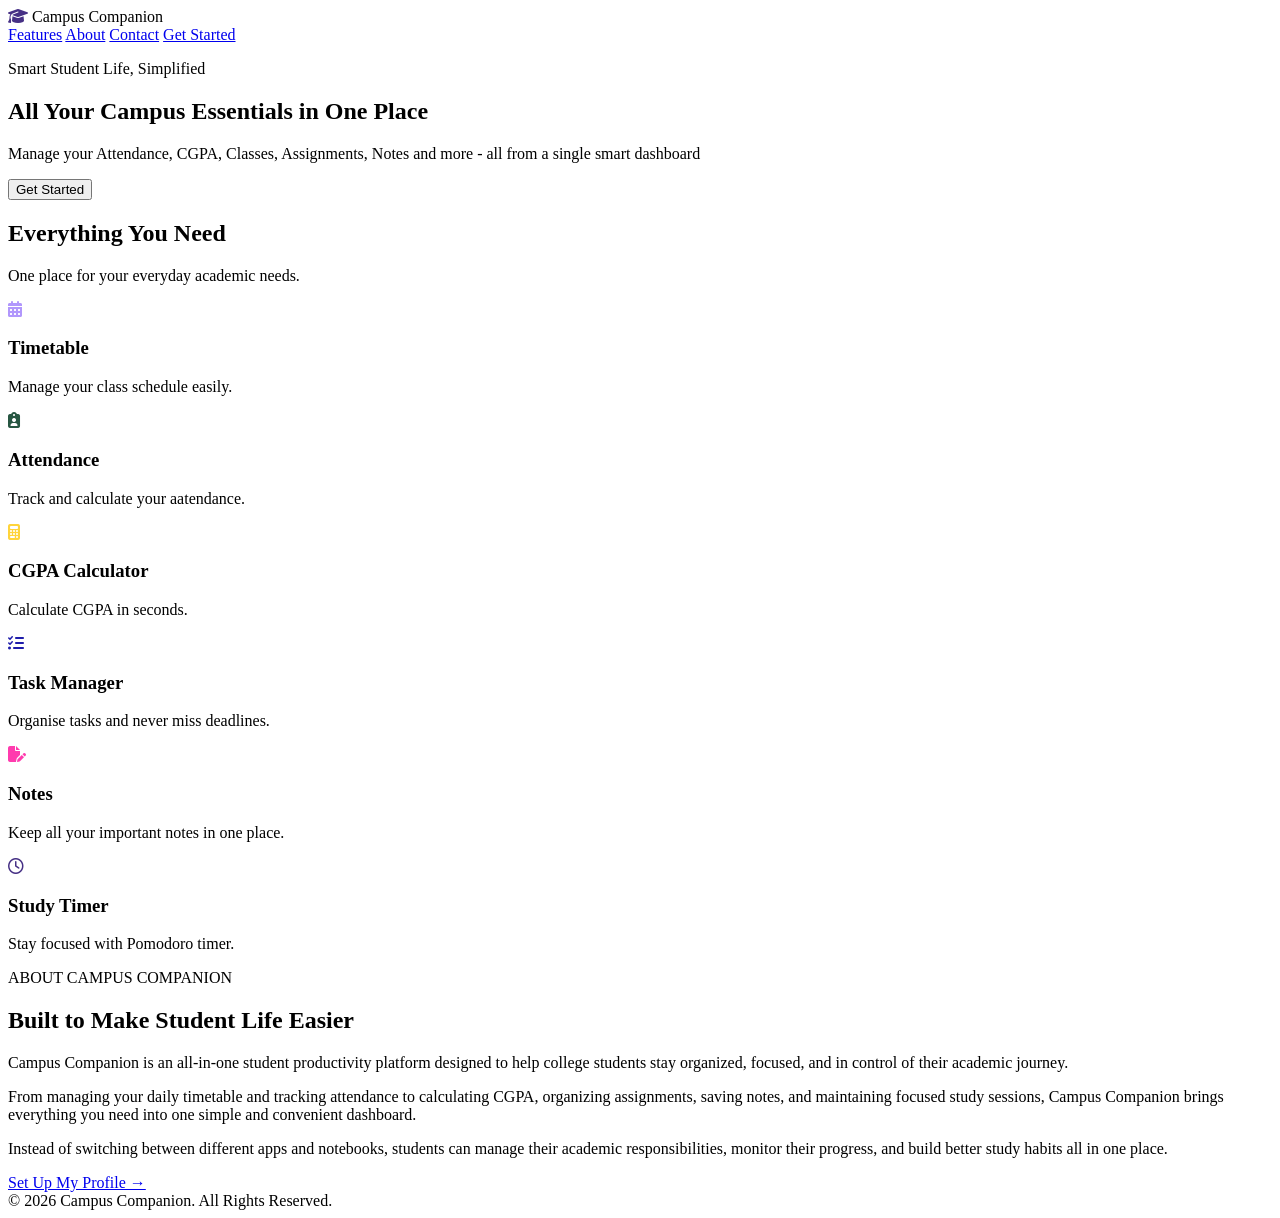
==== HTML/index.html @ eadd608f "Campus Companion Project" ====
<!DOCTYPE html>
<html lang="en">
<head>
    <meta charset="UTF-8">
    <meta name="viewport" content="width=device-width, initial-scale=1.0">
    <title>Campus Companion</title>
    
    <link rel="stylesheet"
          href="https://cdnjs.cloudflare.com/ajax/libs/font-awesome/6.7.2/css/all.min.css">
    <link rel="stylesheet" href='/STP-Campus-Companion/CSS/index_setup.css'>
<body>
    <header>
        <nav class="navbar">
            <div class="logo">
                 <i class="fa-solid fa-graduation-cap" style="color: rgb(70, 48, 133);"></i>
                 Campus Companion</div>
            <div class="nav-links">
                <a href="#features">Features</a>
                <a href="#about">About</a>
                <a href="#contact">Contact</a>
                <a href="/STP-Campus-Companion/HTML/setup.html">Get Started</a>
            </div>
        </nav>
        <section class="hero-section">
            <div class="hero-content">
                <p class="hero-tag">Smart Student Life, Simplified</p>
                <h1>All Your Campus
                    <span>Essentials</span>
                    in One Place
                </h1>
                <p>Manage your Attendance, CGPA, Classes, Assignments, Notes and more - all from a single smart dashboard </p>
            </div>
            <div class="hero-button">
                <button onclick="goSetup()">Get Started</button>
            </div>
        </section>
        <section class="features" id="features">
            <h2>Everything You Need</h2>
            <p>One place for your everyday academic needs.</p>
            <div class="feature-grid">
                <div class="feature-card">
                    <i class="fa-solid fa-calendar-days" style="color: rgb(177, 151, 252);"></i>
                    <h3>Timetable</h3>
                    <p>Manage your class schedule easily.</p>
                </div>
                <div class="feature-card">
                    <i class="fa-solid fa-clipboard-user" style="color: rgb(39, 86, 66);"></i>
                    <h3>Attendance</h3>
                    <p>Track and calculate your aatendance. </p>
                </div>
                <div class="feature-card">
                    <i class="fa-solid fa-calculator" style="color: rgb(255, 212, 59);"></i>
                    <h3>CGPA Calculator</h3>
                    <p>Calculate CGPA in seconds.</p>
                </div>
                <div class="feature-card">
                    <i class="fa-solid fa-list-check" style="color: rgb(30, 28, 171);"></i>
                    <h3>Task Manager</h3>
                    <p>Organise tasks and never miss deadlines.</p>
                </div>
                <div class="feature-card">
                    <i class="fa-solid fa-file-pen" style="color: rgb(255, 59, 174);"></i>
                    <h3>Notes</h3>
                    <p>Keep all your important notes in one place.</p>
                </div>
                <div class="feature-card">
                    <i class="fa-regular fa-clock" style="color: rgb(70, 48, 133);"></i>
                    <h3>Study Timer</h3>
                    <p>Stay focused with Pomodoro timer.</p>
                </div>
            </div>
        </section>
        <section class="about" id="about">
            <div class="about-content">
                <p>ABOUT CAMPUS COMPANION</p>
                <h2>Built to Make
                    <span>Student Life Easier</span>
                </h2>
                <p>
                    Campus Companion is an all-in-one student productivity
                    platform designed to help college students stay organized,
                    focused, and in control of their academic journey.
                </p>

                <p>
                    From managing your daily timetable and tracking attendance
                    to calculating CGPA, organizing assignments, saving notes,
                    and maintaining focused study sessions, Campus Companion
                    brings everything you need into one simple and convenient
                    dashboard.
                </p>

                <p>
                    Instead of switching between different apps and notebooks,
                    students can manage their academic responsibilities,
                    monitor their progress, and build better study habits
                    all in one place.
                </p>
                <a href="/STP-Campus-Companion/HTML/setup.html" class="primary-btn">
                    Set Up My Profile →
                </a>
            </div>
        </section>
    </header>
    <footer>
        <div class="copyright">
             © 2026 Campus Companion. All Rights Reserved.
        </div>
    </footer>
    <script src="/STP-Campus-Companion/JS/index_setup.js"></script>
</body>
</html>
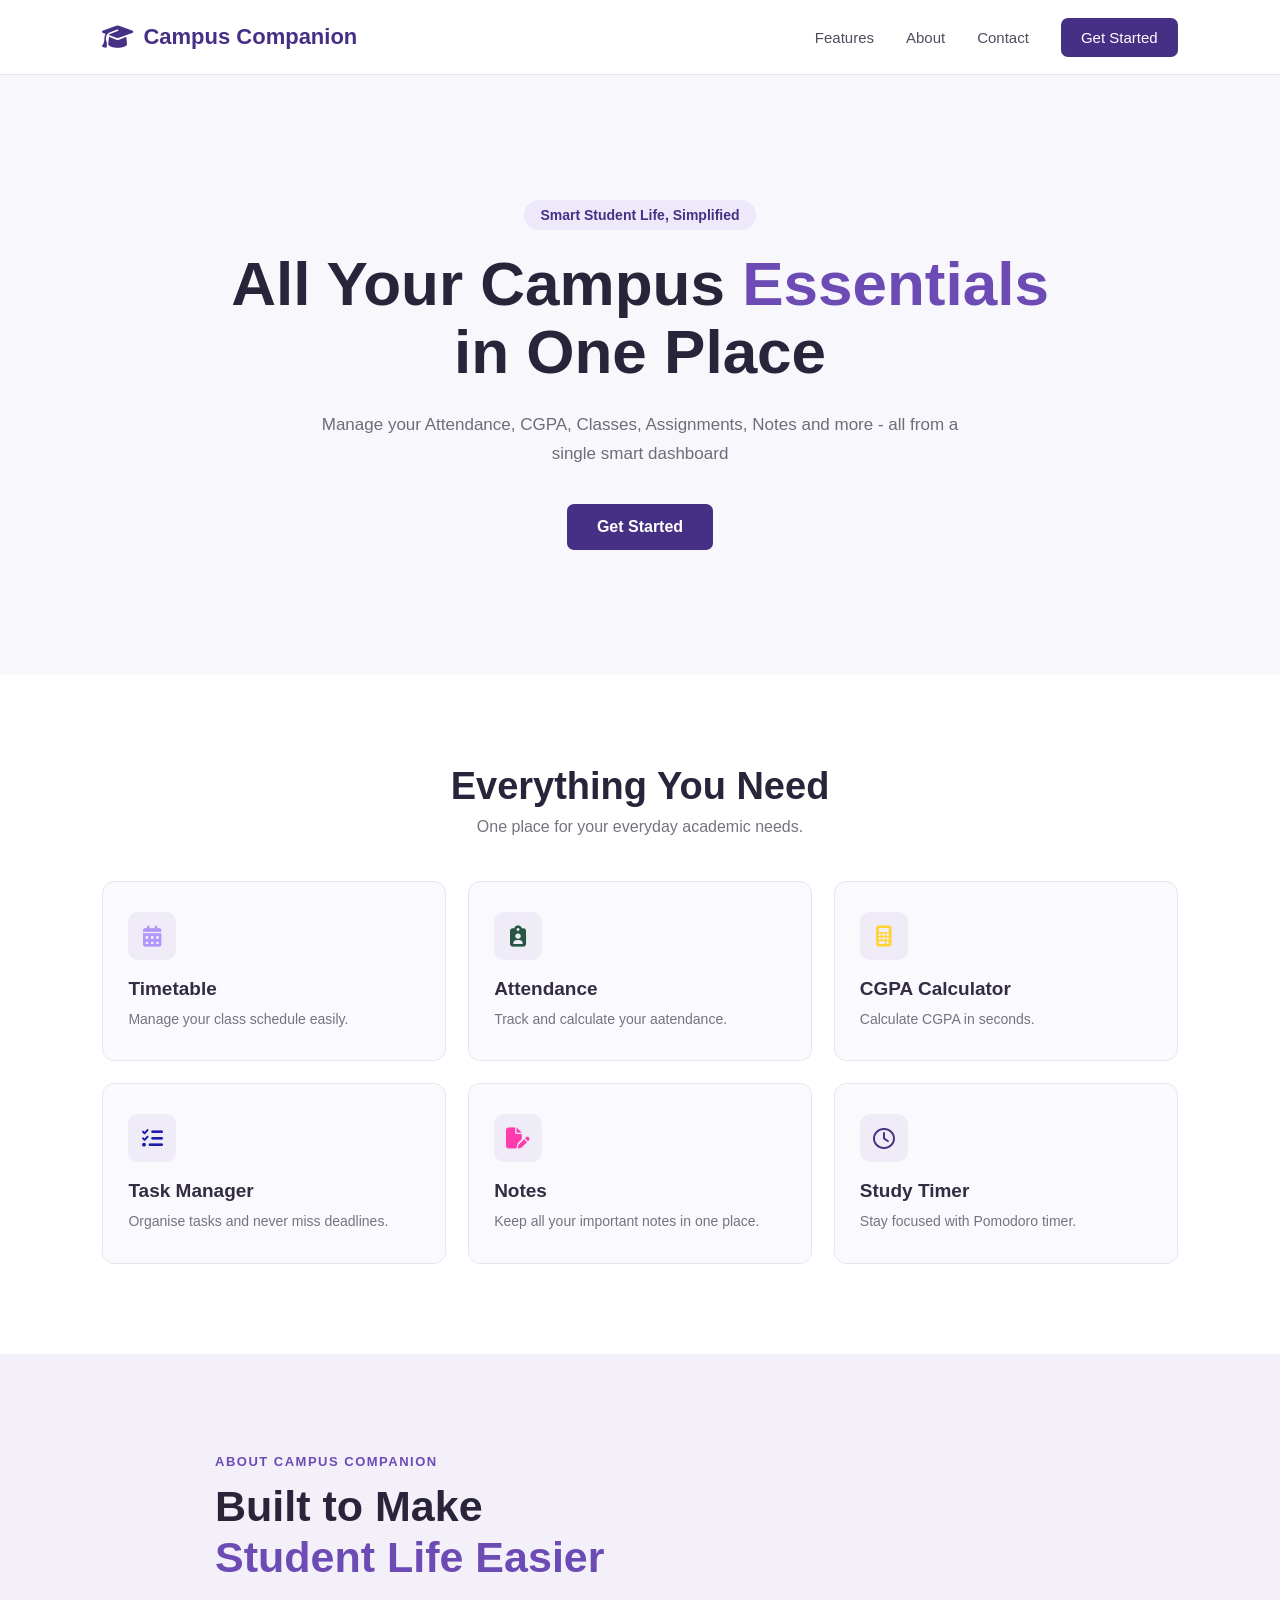
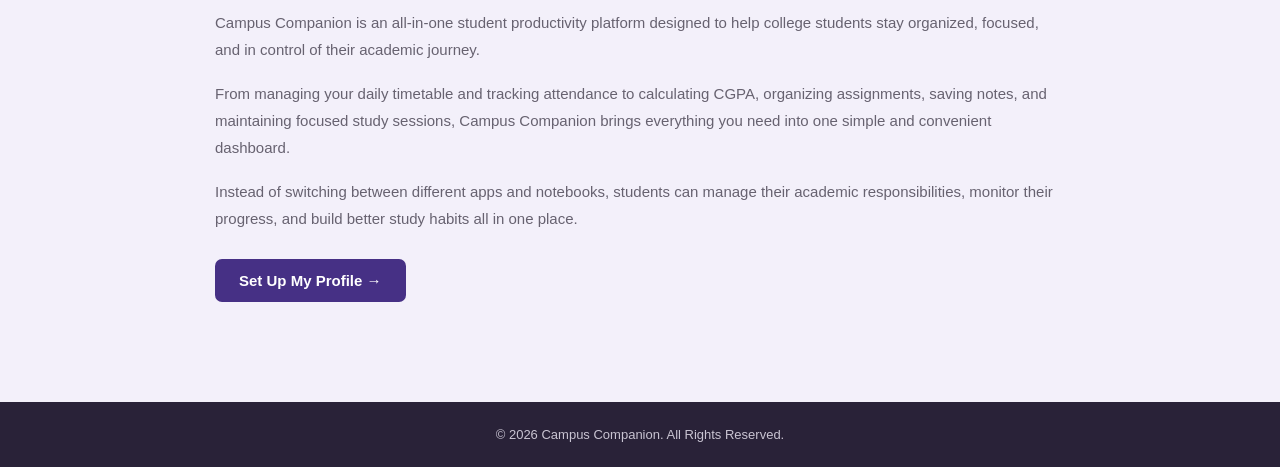
==== commit 0384c7ee: "Final Campus Companion Project" ====
--- a/HTML/index.html
+++ b/HTML/index.html
@@ -7,7 +7,7 @@
     
     <link rel="stylesheet"
           href="https://cdnjs.cloudflare.com/ajax/libs/font-awesome/6.7.2/css/all.min.css">
-    <link rel="stylesheet" href='/STP-Campus-Companion/CSS/index_setup.css'>
+    <link rel="stylesheet" href='../CSS/index_setup.css'>
 <body>
     <header>
         <nav class="navbar">
@@ -18,7 +18,7 @@
                 <a href="#features">Features</a>
                 <a href="#about">About</a>
                 <a href="#contact">Contact</a>
-                <a href="/STP-Campus-Companion/HTML/setup.html">Get Started</a>
+                <a href="/Project - Campus-Companion/HTML/setup.html">Get Started</a>
             </div>
         </nav>
         <section class="hero-section">
@@ -96,7 +96,7 @@
                     monitor their progress, and build better study habits
                     all in one place.
                 </p>
-                <a href="/STP-Campus-Companion/HTML/setup.html" class="primary-btn">
+                <a href="/Project - Campus-Companion/HTML/setup.html" class="primary-btn">
                     Set Up My Profile →
                 </a>
             </div>
@@ -107,6 +107,6 @@
              © 2026 Campus Companion. All Rights Reserved.
         </div>
     </footer>
-    <script src="/STP-Campus-Companion/JS/index_setup.js"></script>
+    <script src="../JS/index_setup.js"></script>
 </body>
 </html>
--- a/CSS/index_setup.css
+++ b/CSS/index_setup.css
@@ -0,0 +1,591 @@
+* {
+    margin: 0;
+    padding: 0;
+    box-sizing: border-box;
+}
+
+html {
+    scroll-behavior: smooth;
+}
+
+body {
+    font-family: Arial, sans-serif;
+    background-color: #f8f7fc;
+    color: #29243a;
+}
+
+
+/* NAVBAR */
+
+.navbar {
+    height: 75px;
+    padding: 0 8%;
+
+    display: flex;
+    align-items: center;
+    justify-content: space-between;
+
+    background-color: white;
+    border-bottom: 1px solid #e8e4f0;
+
+    position: sticky;
+    top: 0;
+    z-index: 1000;
+}
+
+.logo {
+    display: flex;
+    align-items: center;
+    gap: 10px;
+
+    font-size: 22px;
+    font-weight: bold;
+    color: #463085;
+}
+
+.logo i {
+    font-size: 25px;
+}
+
+.nav-links {
+    display: flex;
+    align-items: center;
+    gap: 32px;
+}
+
+.nav-links a {
+    text-decoration: none;
+    color: #514d5d;
+    font-size: 15px;
+    font-weight: 500;
+
+    transition: 0.3s;
+}
+
+.nav-links a:hover {
+    color: #463085;
+}
+
+.nav-links a:last-child {
+    background-color: #463085;
+    color: white;
+
+    padding: 11px 20px;
+    border-radius: 7px;
+}
+
+.nav-links a:last-child:hover {
+    background-color: #35246a;
+}
+
+
+/* HERO SECTION */
+
+.hero-section {
+    min-height: 600px;
+
+    display: flex;
+    flex-direction: column;
+    align-items: center;
+    justify-content: center;
+
+    text-align: center;
+
+    padding: 80px 8%;
+
+    background-color: #f8f7fc;
+}
+
+.hero-content {
+    max-width: 850px;
+}
+
+.hero-content p:first-child {
+    display: inline-block;
+
+    padding: 7px 16px;
+    margin-bottom: 20px;
+
+    border-radius: 20px;
+
+    background-color: #eee9fa;
+    color: #463085;
+
+    font-size: 14px;
+    font-weight: bold;
+}
+
+.hero-content h1 {
+    font-size: 62px;
+    line-height: 1.1;
+
+    color: #29243a;
+
+    margin-bottom: 25px;
+}
+
+.hero-content h1 span {
+    color: #6c4bb5;
+}
+
+.hero-content p:last-child {
+    max-width: 680px;
+    margin: auto;
+
+    color: #706b79;
+    font-size: 17px;
+    line-height: 1.7;
+}
+
+.hero-button {
+    margin-top: 35px;
+}
+
+.hero-button button {
+    padding: 14px 30px;
+
+    border: none;
+    border-radius: 7px;
+
+    background-color: #463085;
+    color: white;
+
+    font-size: 16px;
+    font-weight: bold;
+
+    cursor: pointer;
+
+    transition: 0.3s;
+}
+
+.hero-button button:hover {
+    background-color: #35246a;
+    transform: translateY(-2px);
+}
+
+
+/* FEATURES */
+
+.features {
+    padding: 90px 8%;
+
+    background-color: white;
+
+    text-align: center;
+}
+
+.features h2 {
+    font-size: 38px;
+    color: #29243a;
+
+    margin-bottom: 10px;
+}
+
+.features > p {
+    color: #77727f;
+    margin-bottom: 45px;
+}
+
+.feature-grid {
+    max-width: 1100px;
+    margin: auto;
+
+    display: grid;
+    grid-template-columns: repeat(3, 1fr);
+    gap: 22px;
+}
+
+.feature-card {
+    padding: 30px 25px;
+
+    text-align: left;
+
+    background-color: #faf9fd;
+
+    border: 1px solid #e9e5f0;
+    border-radius: 12px;
+
+    transition: 0.3s;
+}
+
+.feature-card:hover {
+    transform: translateY(-6px);
+
+    background-color: white;
+
+    box-shadow: 0 12px 30px rgba(60, 40, 100, 0.10);
+
+    border-color: #dcd4eb;
+}
+
+.feature-card i {
+    width: 48px;
+    height: 48px;
+
+    display: flex;
+    align-items: center;
+    justify-content: center;
+
+    margin-bottom: 18px;
+
+    background-color: #f0ecf7;
+    border-radius: 10px;
+
+    font-size: 21px;
+}
+
+.feature-card h3 {
+    font-size: 19px;
+    color: #332c42;
+
+    margin-bottom: 8px;
+}
+
+.feature-card p {
+    color: #77727f;
+    font-size: 14px;
+    line-height: 1.6;
+}
+
+
+/* ABOUT */
+
+.about {
+    padding: 100px 8%;
+
+    background-color: #f3f0fa;
+}
+
+.about-content {
+    max-width: 850px;
+    margin: auto;
+}
+
+.about-content > p:first-child {
+    color: #6c4bb5;
+
+    font-size: 13px;
+    font-weight: bold;
+
+    letter-spacing: 1.5px;
+
+    margin-bottom: 12px;
+}
+
+.about-content h2 {
+    font-size: 43px;
+    line-height: 1.2;
+
+    color: #29243a;
+
+    margin-bottom: 25px;
+}
+
+.about-content h2 span {
+    display: block;
+    color: #6c4bb5;
+}
+
+.about-content p:not(:first-child) {
+    color: #676270;
+
+    font-size: 15px;
+    line-height: 1.8;
+
+    margin-bottom: 17px;
+}
+
+.primary-btn {
+    display: inline-block;
+
+    margin-top: 10px;
+
+    padding: 13px 24px;
+
+    background-color: #463085;
+    color: white;
+
+    text-decoration: none;
+
+    border-radius: 7px;
+
+    font-size: 15px;
+    font-weight: bold;
+
+    transition: 0.3s;
+}
+
+.primary-btn:hover {
+    background-color: #35246a;
+    transform: translateY(-2px);
+}
+
+
+/* FOOTER */
+
+footer {
+    padding: 25px 8%;
+
+    background-color: #292238;
+
+    text-align: center;
+}
+
+.copyright {
+    color: #c9c4d2;
+    font-size: 13px;
+}
+
+
+/* TABLET */
+
+@media (max-width: 850px) {
+
+    .navbar {
+        padding: 0 5%;
+    }
+
+    .nav-links {
+        gap: 18px;
+    }
+
+    .feature-grid {
+        grid-template-columns: repeat(2, 1fr);
+    }
+
+    .hero-content h1 {
+        font-size: 50px;
+    }
+}
+
+
+/* MOBILE */
+
+@media (max-width: 600px) {
+
+    .navbar {
+        height: auto;
+        padding: 18px 5%;
+
+        flex-direction: column;
+        gap: 15px;
+    }
+
+    .logo {
+        font-size: 20px;
+    }
+
+    .nav-links {
+        gap: 12px;
+        flex-wrap: wrap;
+        justify-content: center;
+    }
+
+    .nav-links a {
+        font-size: 13px;
+    }
+
+    .nav-links a:last-child {
+        padding: 8px 14px;
+    }
+
+    .hero-section {
+        min-height: 550px;
+        padding: 70px 6%;
+    }
+
+    .hero-content h1 {
+        font-size: 40px;
+    }
+
+    .hero-content p:last-child {
+        font-size: 15px;
+    }
+
+    .features {
+        padding: 70px 6%;
+    }
+
+    .features h2 {
+        font-size: 30px;
+    }
+
+    .feature-grid {
+        grid-template-columns: 1fr;
+    }
+
+    .about {
+        padding: 70px 6%;
+    }
+
+    .about-content h2 {
+        font-size: 34px;
+    }
+}
+
+/* setup page */
+
+.setup-page {
+    background-color: #aaa0ed;
+    min-height: 100vh;
+
+    display: flex;
+    justify-content: center;
+    align-items: center;
+}
+
+.setup-container {
+    width: 500px;
+
+    background-color: white;
+
+    padding: 40px 50px;
+
+    border-radius: 15px;
+
+    box-shadow: 0px 5px 20px rgba(0, 0, 0, 0.15);
+}
+
+/* logo */
+
+.setup-logo {
+    text-align: center;
+    margin-bottom: 10px;
+}
+
+.setup-logo i {
+    font-size: 50px;
+}
+
+/* heading */
+
+.setup-container h1 {
+    text-align: center;
+    color: #17213d;
+
+    font-size: 2.1rem;
+
+    margin-bottom: 5px;
+}
+
+.center {
+    text-align: center;
+    color: #686b78;
+
+    font-size: 0.9rem;
+}
+
+/* divider */
+
+.divider {
+    border-top: 1px solid #e5e2eb;
+
+    margin-top: 25px;
+    padding-top: 25px;
+
+    margin-bottom: 25px;
+
+    text-align: center;
+}
+
+.divider h2 {
+    color: #17213d;
+
+    font-size: 1.4rem;
+
+    margin-bottom: 8px;
+}
+
+/* form */
+
+#setupForm {
+    display: flex;
+    flex-direction: column;
+}
+
+#setupForm label {
+    color: #292b38;
+
+    font-size: 0.9rem;
+    font-weight: bold;
+
+    margin-bottom: 7px;
+}
+
+#setupForm label i {
+    margin-right: 6px;
+    font-size: 14px;
+}
+
+#setupForm input,
+#setupForm select {
+    width: 100%;
+    height: 43px;
+
+    border: 1px solid #d7d5dd;
+    border-radius: 5px;
+
+    padding: 0px 12px;
+
+    font-size: 0.9rem;
+    color: #555a69;
+
+    margin-bottom: 18px;
+
+    outline: none;
+}
+
+#setupForm input::placeholder {
+    color: #999ca5;
+}
+
+#setupForm input:focus,
+#setupForm select:focus {
+    border: 1px solid #463085;
+}
+
+/* button */
+
+.setupbtn {
+    width: 100%;
+    height: 45px;
+
+    background-color: #463085;
+    color: white;
+
+    border: none;
+    border-radius: 5px;
+
+    font-size: 0.95rem;
+    font-weight: bold;
+
+    cursor: pointer;
+
+    margin-top: 5px;
+}
+
+.setupbtn:hover {
+    background-color: #35246a;
+}
+
+/* mobile */
+
+@media (max-width: 600px) {
+
+    body {
+        padding: 20px;
+    }
+
+    .setup-container {
+        width: 100%;
+        padding: 30px 25px;
+    }
+
+    .setup-container h1 {
+        font-size: 1.8rem;
+    }
+
+    .setup-logo i {
+        font-size: 45px;
+    }
+}
